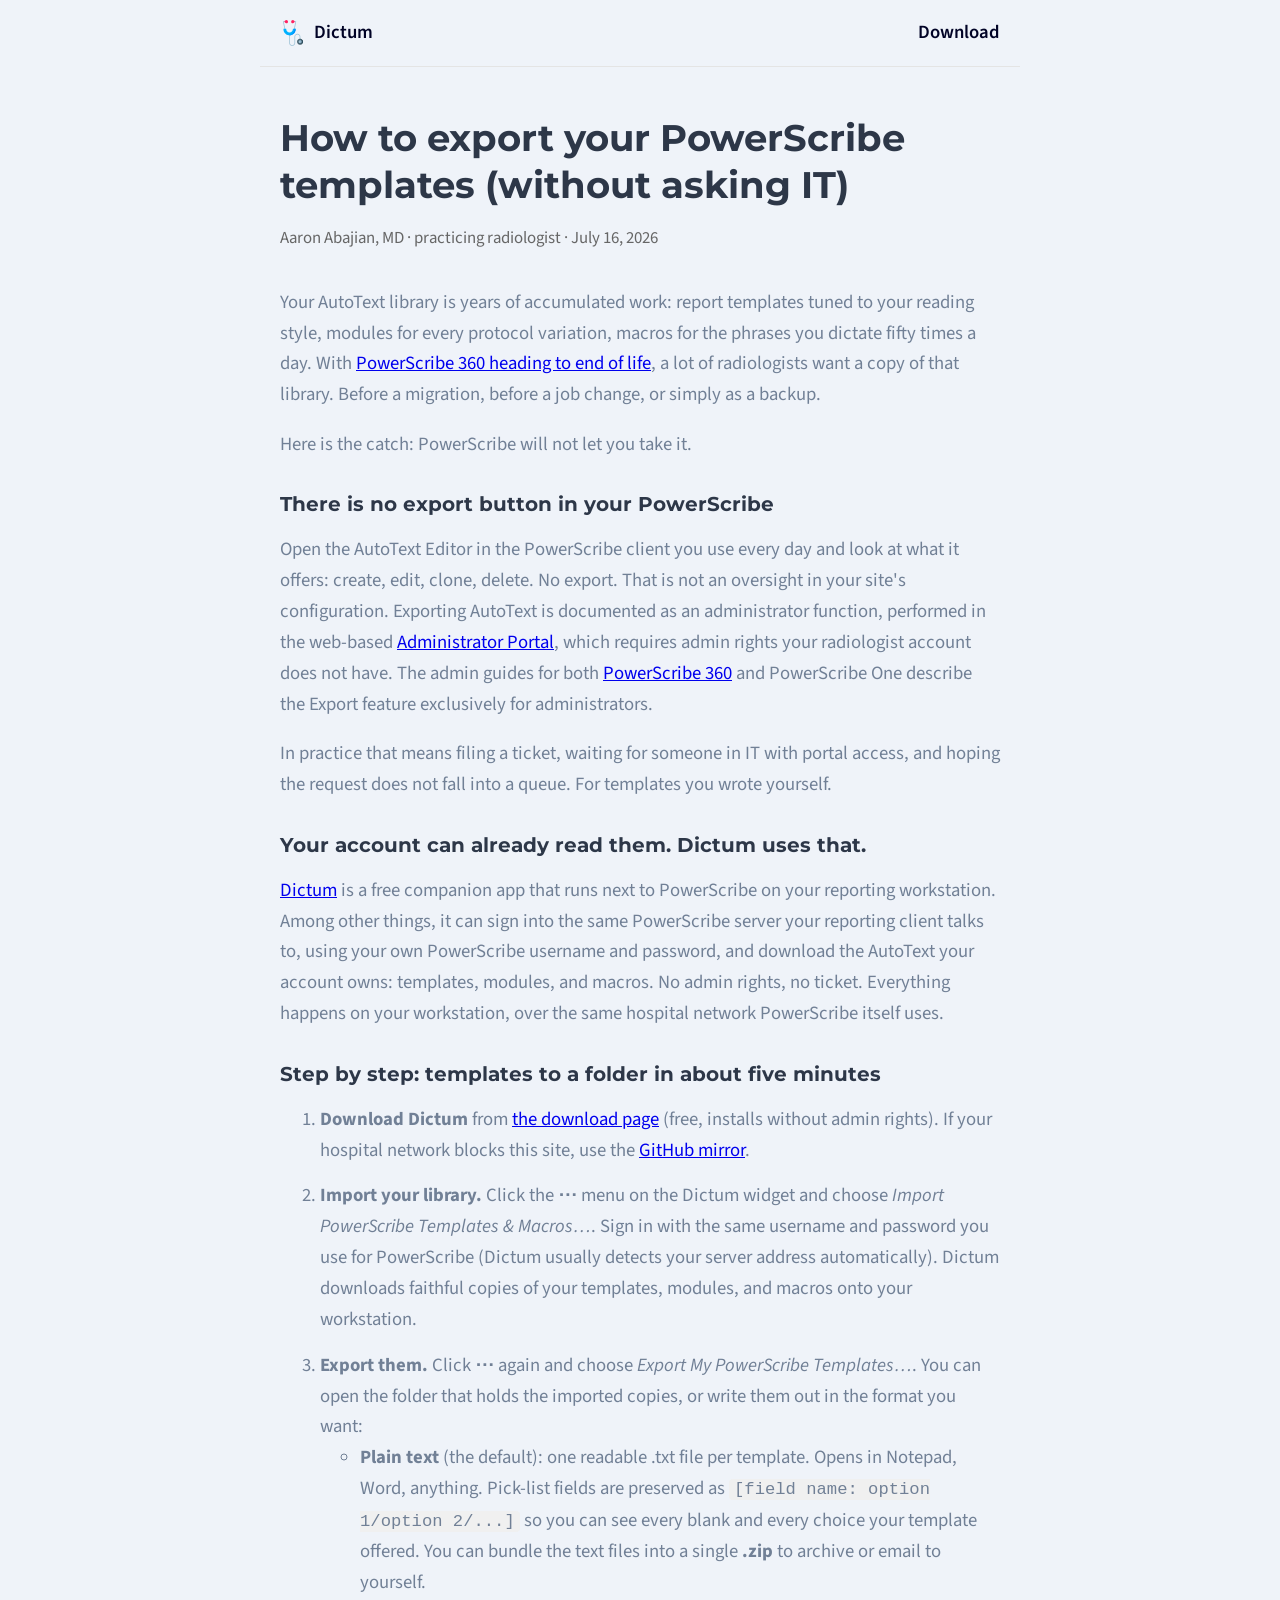
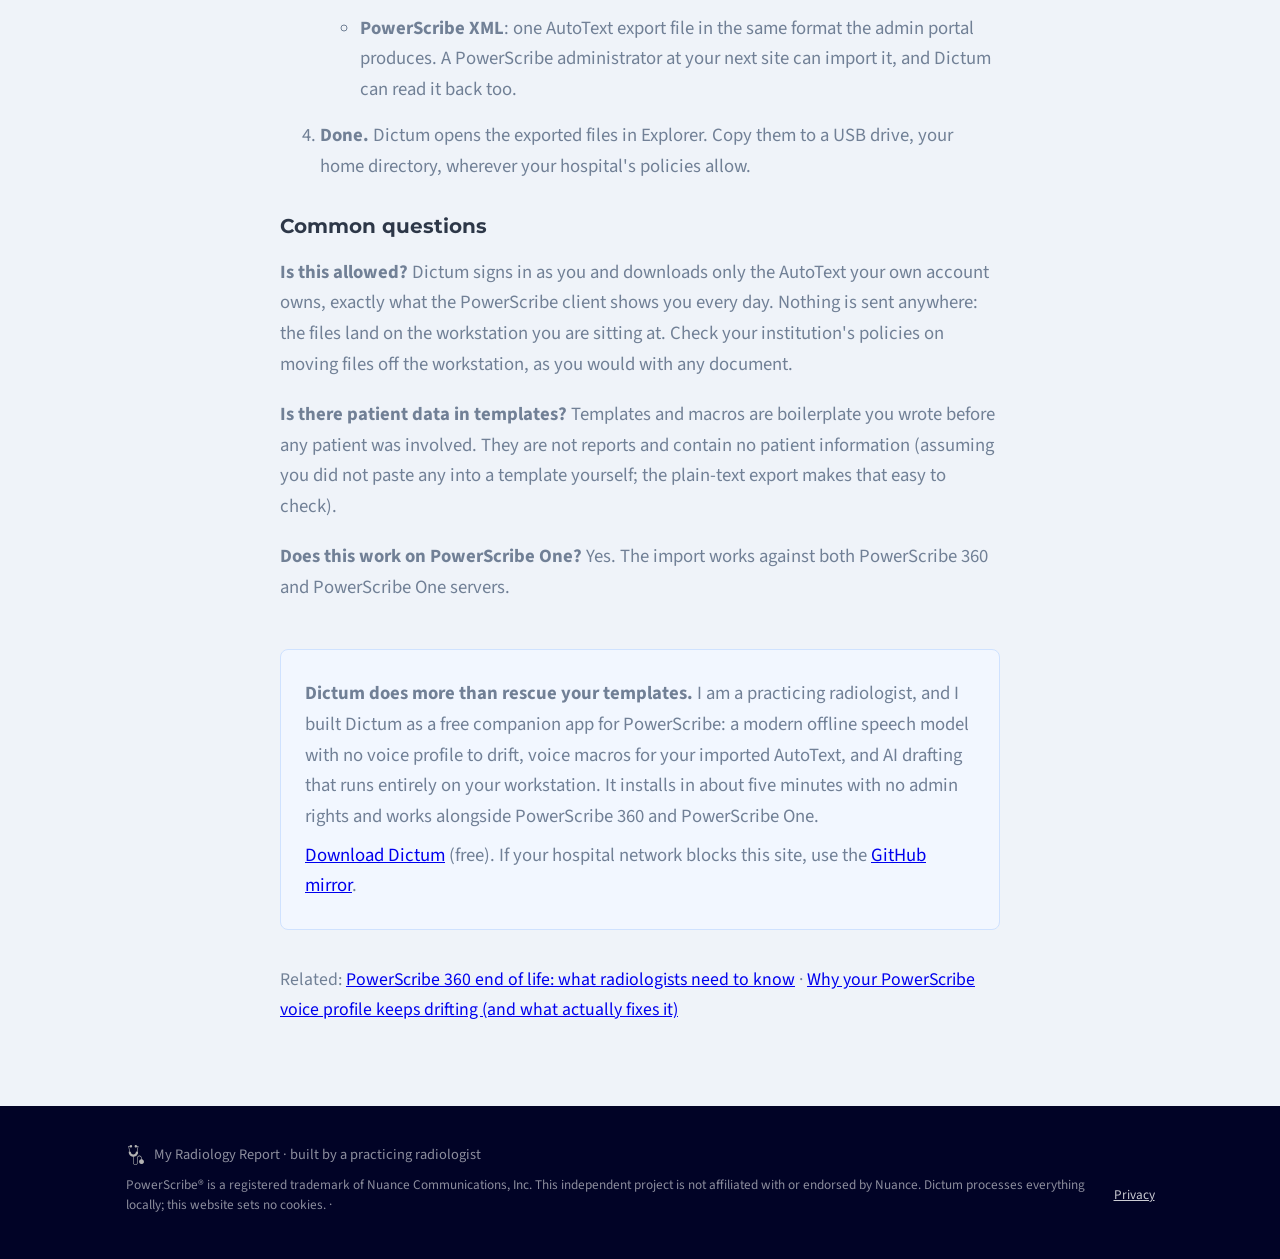
==== export-powerscribe-templates.html @ e43a418b "Deploy site mirror 2026-07-16" ====
<!DOCTYPE html>
<html lang="en">
<head>
    <meta charset="utf-8">
    <meta name="viewport" content="width=device-width, initial-scale=1">
    <title>How to Export Your PowerScribe Templates (Without Asking IT) | Dictum</title>
    <meta name="description" content="PowerScribe has no export button for radiologists: AutoText export lives in the admin portal. Here is how to download your own templates and macros to a folder in about five minutes, using Dictum.">
    <link rel="canonical" href="https://dictum.report/export-powerscribe-templates.html">
    <link rel="icon" href="media/favicon.ico">
    <link rel="stylesheet" href="styles.css">
    <style>
        .article { max-width: 760px; margin: 0 auto; padding: 48px 20px 64px; }
        .article h1 { margin-bottom: .25em; line-height: 1.25; }
        .article h2 { margin-top: 1.6em; font-size: 1.2rem; }
        .article p, .article li { line-height: 1.65; }
        .article .byline { color: #666; font-size: .9em; margin-bottom: 2em; }
        .article .cta { margin-top: 2.5em; padding: 20px 24px; background: #f2f7ff;
                        border: 1px solid #cfe2ff; border-radius: 8px; }
        .article .cta p { margin: .4em 0; }
        .article ol.steps li { margin-bottom: .8em; }
        .article code { background: #f0f0f0; padding: 1px 5px; border-radius: 4px;
                        font-size: .92em; }
        .article-nav { display: flex; align-items: center; justify-content: space-between;
                       max-width: 760px; margin: 0 auto; padding: 18px 20px;
                       border-bottom: 1px solid #e4e4e4; }
        .article-nav a { display: flex; align-items: center; gap: 8px; font-weight: 600;
                         color: #010326; text-decoration: none; }
    </style>
</head>
<body>
    <nav class="article-nav">
        <a href="index.html">
            <img src="media/logo.svg" alt="" width="26" height="26"> Dictum
        </a>
        <a href="index.html#download">Download</a>
    </nav>

    <main class="article">
        <h1>How to export your PowerScribe templates (without asking IT)</h1>
        <p class="byline">Aaron Abajian, MD · practicing radiologist · July 16, 2026</p>

        <p>Your AutoText library is years of accumulated work: report templates tuned to
        your reading style, modules for every protocol variation, macros for the phrases
        you dictate fifty times a day. With
        <a href="powerscribe-360-end-of-life.html">PowerScribe 360 heading to end of
        life</a>, a lot of radiologists want a copy of that library. Before a migration,
        before a job change, or simply as a backup.</p>

        <p>Here is the catch: PowerScribe will not let you take it.</p>

        <h2>There is no export button in your PowerScribe</h2>
        <p>Open the AutoText Editor in the PowerScribe client you use every day and look
        at what it offers: create, edit, clone, delete. No export. That is not an
        oversight in your site's configuration. Exporting AutoText is documented as an
        administrator function, performed in the web-based
        <a href="https://isupportcontent.nuance.com/healthcare/Admin_Portal_Help/Introduction_to_AutoText.htm">Administrator
        Portal</a>, which requires admin rights your radiologist account does not have.
        The admin guides for both
        <a href="https://isupportcontent.nuance.com/healthcare/documents/sales/opmanual/3900/L-3906/chapt12.pdf">PowerScribe
        360</a> and PowerScribe One describe the Export feature exclusively for
        administrators.</p>

        <p>In practice that means filing a ticket, waiting for someone in IT with portal
        access, and hoping the request does not fall into a queue. For templates you
        wrote yourself.</p>

        <h2>Your account can already read them. Dictum uses that.</h2>
        <p><a href="index.html">Dictum</a> is a free companion app that runs next to
        PowerScribe on your reporting workstation. Among other things, it can sign into
        the same PowerScribe server your reporting client talks to, using your own
        PowerScribe username and password, and download the AutoText your account owns:
        templates, modules, and macros. No admin rights, no ticket. Everything happens on
        your workstation, over the same hospital network PowerScribe itself uses.</p>

        <h2>Step by step: templates to a folder in about five minutes</h2>
        <ol class="steps">
            <li><strong>Download Dictum</strong> from <a href="index.html#download">the
                download page</a> (free, installs without admin rights). If your hospital
                network blocks this site, use the
                <a href="https://dictum-report.github.io">GitHub mirror</a>.</li>
            <li><strong>Import your library.</strong> Click the <strong>⋯</strong> menu
                on the Dictum widget and choose <em>Import PowerScribe Templates &amp;
                Macros…</em>. Sign in with the same username and password you use for
                PowerScribe (Dictum usually detects your server address automatically).
                Dictum downloads faithful copies of your templates, modules, and macros
                onto your workstation.</li>
            <li><strong>Export them.</strong> Click <strong>⋯</strong> again and choose
                <em>Export My PowerScribe Templates…</em>. You can open the folder that
                holds the imported copies, or write them out in the format you want:
                <ul>
                    <li><strong>Plain text</strong> (the default): one readable .txt file
                        per template. Opens in Notepad, Word, anything. Pick-list fields
                        are preserved as
                        <code>[field name: option 1/option 2/...]</code> so you can see
                        every blank and every choice your template offered. You can
                        bundle the text files into a single <strong>.zip</strong> to
                        archive or email to yourself.</li>
                    <li><strong>PowerScribe XML</strong>: one AutoText export file in the
                        same format the admin portal produces. A PowerScribe
                        administrator at your next site can import it, and Dictum can
                        read it back too.</li>
                </ul>
            </li>
            <li><strong>Done.</strong> Dictum opens the exported files in Explorer.
                Copy them to a USB drive, your home directory, wherever your hospital's
                policies allow.</li>
        </ol>

        <h2>Common questions</h2>
        <p><strong>Is this allowed?</strong> Dictum signs in as you and downloads only
        the AutoText your own account owns, exactly what the PowerScribe client shows
        you every day. Nothing is sent anywhere: the files land on the workstation you
        are sitting at. Check your institution's policies on moving files off the
        workstation, as you would with any document.</p>
        <p><strong>Is there patient data in templates?</strong> Templates and macros are
        boilerplate you wrote before any patient was involved. They are not reports and
        contain no patient information (assuming you did not paste any into a template
        yourself; the plain-text export makes that easy to check).</p>
        <p><strong>Does this work on PowerScribe One?</strong> Yes. The import works
        against both PowerScribe 360 and PowerScribe One servers.</p>

        <div class="cta">
            <p><strong>Dictum does more than rescue your templates.</strong> I am a
            practicing radiologist, and I built Dictum as a free companion app for
            PowerScribe: a modern offline speech model with no voice profile to drift,
            voice macros for your imported AutoText, and AI drafting that runs entirely
            on your workstation. It installs in about five minutes with no admin rights
            and works alongside PowerScribe 360 and PowerScribe One.</p>
            <p><a href="index.html#download">Download Dictum</a> (free). If your hospital
            network blocks this site, use the
            <a href="https://dictum-report.github.io">GitHub mirror</a>.</p>
        </div>

        <p style="margin-top:2em; font-size:.95em;">Related:
        <a href="powerscribe-360-end-of-life.html">PowerScribe 360 end of life: what
        radiologists need to know</a> ·
        <a href="powerscribe-voice-profile-drift.html">Why your PowerScribe voice
        profile keeps drifting (and what actually fixes it)</a></p>
    </main>

    <footer>
        <div class="container footer-inner">
            <p>
                <img src="media/logo.svg" alt="" width="20" height="20">
                My Radiology Report &middot; built by a practicing radiologist
            </p>
            <p class="footer-small">
                PowerScribe&reg; is a registered trademark of Nuance Communications, Inc.
                This independent project is not affiliated with or endorsed by Nuance.
                Dictum processes everything locally; this website sets no cookies.
                &middot; <a href="privacy.html">Privacy</a>
            </p>
        </div>
    </footer>
</body>
</html>
---- styles.css ----
/* Dictum site — theme family descends from the original My Radiology Report site
   (Source Sans Pro body + Montserrat display, 1rem-radius cards) with a 2026 trust
   pass: clinical blue #0a5ac2 primary, navy hero, dark navy #010326 secondary. */

@import url("https://fonts.googleapis.com/css?family=Source+Sans+Pro:300,400,600,700&display=swap");
@import url("https://fonts.googleapis.com/css?family=Montserrat:400,600,700,800&display=swap");

:root {
    /* clinical blue family: deeper and less saturated than the old Bootstrap
       default (#007bff), which read as template rather than product */
    --primary: #0a5ac2;
    --primary-hi: #1e6fd9;
    --primary-lo: #08489c;
    --secondary: #010326;
    --secondary-hi: #252746;
    --body-bg: #eff3f9;
    --card-bg: #ffffff;
    --well-bg: #edf2f7;
    --text: #718096;
    --heading: #2d3748;
    --light: #e2e8f0;
    --field-red: #b22222;
    /* firebrick — the app's actual field color */
    --radius: 1rem;
    --font-body: "Source Sans Pro", -apple-system, "Segoe UI", sans-serif;
    --font-display: "Montserrat", var(--font-body);
    --font-mono: Consolas, "SFMono-Regular", Menlo, monospace;
}

* { box-sizing: border-box; }

/* 17px root: every rem-based size on the page (copy, cards, demos) scales up ~6% */
html { scroll-behavior: smooth; font-size: 106.25%; }

body {
    margin: 0;
    font-family: var(--font-body);
    font-size: 1.1rem;
    line-height: 1.6;
    color: var(--text);
    background-color: var(--body-bg);
    -webkit-font-smoothing: antialiased;
}

h1, h2, h3, h4 {
    font-family: var(--font-display);
    color: var(--heading);
    line-height: 1.15;
    margin: 0 0 .75rem;
}

.container {
    max-width: 1080px;
    margin: 0 auto;
    padding: 0 1.5rem;
}

section { padding: 4.5rem 0; }

/* ------------------------------ Buttons ------------------------------ */
.btn {
    display: inline-block;
    font-family: var(--font-display);
    font-weight: 700;
    text-decoration: none;
    border-radius: .5rem;
    padding: .8rem 1.6rem;
    transition: transform .12s ease, box-shadow .12s ease, background-color .12s ease;
}

.btn:hover { transform: translateY(-2px); }

.btn-primary {
    color: #fff;
    background: linear-gradient(180deg, var(--primary-hi), var(--primary));
    box-shadow: 0 6px 18px rgba(10, 90, 194, .35);
}

.btn-primary:hover { background: linear-gradient(180deg, var(--primary-hi), var(--primary-lo)); }

.btn-xl { font-size: 1.25rem; padding: 1rem 2.4rem; }

.btn-light-solid {
    color: var(--primary);
    background: #fff;
    box-shadow: 0 6px 18px rgba(1, 3, 38, .25);
}

.btn-ghost {
    color: #fff;
    border: 2px solid rgba(255, 255, 255, .65);
}

.btn-ghost:hover { border-color: #fff; background: rgba(255, 255, 255, .08); }

/* ------------------------------ Hero ------------------------------ */
.bg-gradient-primary {
    /* navy hero: institutional and calm; ties the hero to the site's own
       navy (--secondary) instead of a bright consumer gradient */
    background: linear-gradient(180deg, #1b3a6b, #0e2247) repeat-x;
    color: #fff;
}

#hero { padding-bottom: 4.5rem; }

.hero-nav {
    max-width: 1080px;
    margin: 0 auto;
    padding: 1.25rem 1.5rem;
    display: flex;
    align-items: center;
    justify-content: space-between;
}

.brand {
    display: flex;
    align-items: center;
    gap: .6rem;
    color: #fff;
    text-decoration: none;
    font-family: var(--font-display);
    font-weight: 700;
    font-size: 1.05rem;
}

.brand img { filter: brightness(0) invert(1); }

.nav-download {
    color: #fff;
    text-decoration: none;
    font-weight: 600;
    border-bottom: 2px solid rgba(255, 255, 255, .5);
    padding-bottom: 2px;
}

.nav-download:hover { border-color: #fff; }

.hero-nav-right {
    display: flex;
    align-items: center;
    gap: 1.6rem;
}

/* Gold certification stamp, top-right of the hero */
.hipaa-seal {
    width: 112px;
    height: 112px;
    flex: none;
    margin: -6px 0 -40px;   /* hangs below the nav line */
    /* upright and quiet: a straight badge reads as a credential,
       a tilted one reads as a marketing sticker */
    filter: drop-shadow(0 3px 8px rgba(1, 3, 38, .25));
}

.hipaa-seal svg { width: 100%; height: 100%; display: block; }

.hipaa-seal text {
    fill: #5c430c;
    font-family: var(--font-display);
    font-weight: 700;
}

.hipaa-seal .seal-ring { font-size: 7px; letter-spacing: .12em; }

.hipaa-seal .seal-hipaa { font-size: 16px; letter-spacing: .06em; }

.hipaa-seal .seal-sub { font-size: 7.5px; letter-spacing: .22em; }

@media (max-width: 860px) {
    .hero-nav { flex-wrap: wrap; row-gap: .9rem; }

    .hipaa-seal { width: 100px; height: 100px; margin: -4px 0 -30px; }
}

/* Desktop-first hero: copy left, live demo right (windows stacked, sync flows down) */
.hero-inner {
    max-width: 1240px;
    margin: 0 auto;
    padding: 2.5rem 1.5rem 0;
    display: grid;
    grid-template-columns: 5fr 6fr;
    gap: 3.5rem;
    /* top-align: the demo keeps its natural height (stretching it left the report
       body looking empty); the copy column is tightened to land at about the same
       height */
    align-items: start;
}

.hero-demo .voice-bubble { margin-bottom: .8rem; font-size: .88rem; min-height: 2.1rem; }

.hero-demo .voice-bubble kbd { background: #fff; color: var(--secondary); border: none; }

.hero-demo .demo-caption { color: rgba(255, 255, 255, .85); margin-top: .9rem; font-size: .76rem; }

/* --- hero stage: one PowerScribe window + the floating Dictum companion panel --- */
.ps-stage { position: relative; padding: 0 1rem 2.4rem 0; }

.ps-stage .ps1-window { box-shadow: 0 24px 60px rgba(1, 3, 38, .35); }

.ps-stage .ps1-report-body { min-height: 17.5rem; font-size: .8rem; line-height: 1.55; }

.ps-stage .ps1-report-body p { margin: 0 0 .5rem; }

.dictum-panel {
    position: absolute;
    right: -6px;
    bottom: 0;
    width: 236px;
    background: #f3edde;
    /* the app's actual warm theme */
    border-radius: .6rem;
    overflow: hidden;
    box-shadow: 0 18px 44px rgba(1, 3, 38, .45);
    font-size: .72rem;
    color: #5a4a3a;
}

.dp-titlebar {
    display: flex;
    align-items: center;
    gap: .4rem;
    padding: .4rem .6rem;
    background: #e8e1d1;
    font-family: var(--font-body);
    font-weight: 700;
    font-size: .74rem;
}

.dp-chip {
    margin-left: auto;
    background: #d3c8b0;
    color: #5a4a3a;
    border-radius: 999px;
    padding: .08rem .5rem;
    font-weight: 600;
    font-size: .62rem;
    white-space: nowrap;
}

.dp-chip.rec {
    background: #c0392b;
    color: #fff;
    animation: mic-pulse 1.6s ease-in-out infinite;
}

.dp-chip.ai { background: #8a6d1a; color: #fff; }

.dp-body { padding: .55rem .65rem .6rem; }

.dp-btnrow { display: flex; align-items: center; gap: .45rem; margin-bottom: .5rem; }

.dp-btn {
    width: 32px;
    height: 27px;
    display: inline-flex;
    align-items: center;
    justify-content: center;
    background: #fff;
    border: 1px solid #d3c8b0;
    border-radius: .35rem;
    font-size: .85rem;
}

.dp-btn.rec { background: #c0392b; border-color: #c0392b; }

.dp-keys { margin-left: auto; color: #8a7a64; }

.dp-keys kbd { font-size: .62rem; padding: 0 .3rem; background: #fff; border-color: #d3c8b0; }

.dp-check { line-height: 1.7; white-space: nowrap; }

.dp-status {
    margin-top: .45rem;
    padding-top: .4rem;
    border-top: 1px dashed #d3c8b0;
    color: #2e7d32;
    font-weight: 600;
    font-size: .66rem;
}

/* --- autocomplete popup at the caret, inside the PowerScribe mock --- */
.ac-anchor { position: relative; display: inline-block; width: 0; height: 0; }

.ac-pop {
    position: absolute;
    left: -2px;
    top: .45rem;
    z-index: 5;
    display: block;
    width: max-content;
    background: #fff;
    border: 1px solid #b9bfc9;
    border-radius: .35rem;
    box-shadow: 0 10px 26px rgba(1, 3, 38, .28);
    padding: .15rem 0;
    font-family: var(--font-body);
    font-size: .72rem;
    line-height: 1.55;
}

.ac-item { display: block; padding: .05rem .6rem; color: #333; }

.ac-item b { font-weight: 700; color: var(--heading); }

.ac-item.ac-sel { background: var(--primary); color: #fff; }

.ac-item.ac-sel b { color: #fff; }

.ac-hint {
    display: block;
    margin-top: .15rem;
    padding: .15rem .6rem 0;
    border-top: 1px solid #eee;
    color: #999;
    font-size: .6rem;
}

@media (max-width: 1000px) {
    .hero-inner { grid-template-columns: 1fr; gap: 2rem; }

    .ps-stage { max-width: 34rem; margin: 0 auto; }
}

@media (max-width: 560px) {
    .ps-stage { padding: 0 0 .5rem; }

    .dictum-panel { position: static; margin: .7rem auto 0; }
}

.kicker {
    text-transform: uppercase;
    letter-spacing: .14em;
    font-size: .8rem;
    font-weight: 700;
    color: rgba(255, 255, 255, .85);
    margin: 0 0 1rem;
}

.hero-copy h1 {
    color: #fff;
    font-size: clamp(2.2rem, 4.2vw, 3.1rem);
    font-weight: 800;
    letter-spacing: -.01em;
}

.hero-copy h1 em {
    font-style: normal;
    background: linear-gradient(180deg, #fff, #cfe7ff);
    -webkit-background-clip: text;
    background-clip: text;
    color: transparent;
}

.lede {
    font-size: 1.15rem;
    color: rgba(255, 255, 255, .92);
    max-width: 34rem;
}

/* The three hero selling points: icon + text on one line per bullet */
.hero-points {
    list-style: none;
    margin: 1.1rem 0 0;
    padding: 0;
    max-width: 34rem;
    display: flex;
    flex-direction: column;
    gap: .55rem;
}

.hero-points li {
    display: flex;
    gap: .8rem;
    align-items: flex-start;
    background: rgba(255, 255, 255, .13);
    border: 1px solid rgba(255, 255, 255, .3);
    border-radius: .8rem;
    padding: .65rem 1rem;
    font-size: .92rem;
    color: rgba(255, 255, 255, .92);
}

.hero-points p { margin: 0; }

.hero-points .hp-icon { flex: none; color: #fff; margin-top: .1rem; }
.hero-points .hp-icon svg { width: 20px; height: 20px; display: block; }

.hero-points strong { color: #fff; font-family: var(--font-display); }

.hero-points kbd {
    background: #fff;
    color: var(--primary-lo);
    border: none;
    font-weight: 700;
}

.hero-actions {
    display: flex;
    gap: 1rem;
    margin: 1.4rem 0 .6rem;
    flex-wrap: wrap;
}

.hero-fineprint { font-size: .85rem; color: rgba(255, 255, 255, .75); }

/* --- editor mock: the app's bracketed-field report, in CSS --- */
.editor-mock {
    background: #f3edde;
    /* the app's actual warm editor color */
    border-radius: var(--radius);
    box-shadow: 0 24px 60px rgba(1, 3, 38, .35);
    overflow: hidden;
    transform: rotate(1.2deg);
}

.editor-titlebar {
    display: flex;
    align-items: center;
    gap: .45rem;
    background: #e8e1d1;
    padding: .6rem .9rem;
    font-family: var(--font-body);
    font-size: .78rem;
    color: #5a4a3a;
}

.editor-titlebar .dot {
    width: 11px;
    height: 11px;
    border-radius: 50%;
    background: #d3c8b0;
}

.editor-title { margin-left: .35rem; font-weight: 600; }

.mic-chip {
    margin-left: auto;
    background: #c0392b;
    color: #fff;
    border-radius: 999px;
    padding: .15rem .6rem;
    font-weight: 700;
    font-size: .72rem;
    animation: mic-pulse 1.6s ease-in-out infinite;
}

@keyframes mic-pulse {
    50% { opacity: .55; }
}

.editor-body {
    padding: 1.1rem 1.3rem 1.3rem;
    font-family: var(--font-mono);
    font-size: .88rem;
    line-height: 1.75;
    color: #2b2b2b;
}

.editor-body p { margin: 0 0 .3rem; }

.field { color: var(--field-red); font-weight: 600; }

.field.filled { color: #1a1a1a; }

.field.filled::before,
.field.filled::after { color: var(--field-red); }

.field.filled::before { content: "["; }

.field.filled::after { content: "]"; }

.editor-cue {
    margin-top: .9rem;
    padding-top: .7rem;
    border-top: 1px dashed #d3c8b0;
    font-family: var(--font-body);
    font-size: .82rem;
    color: #8a7a64;
}

.editor-cue .say { font-weight: 700; color: #5a4a3a; }

/* ------------------------------ Sections ------------------------------ */
.section-kicker {
    text-transform: uppercase;
    letter-spacing: .14em;
    font-size: .8rem;
    font-weight: 700;
    color: var(--primary);
    text-align: center;
    margin: 0 0 .5rem;
}

.section-title {
    text-align: center;
    font-size: clamp(1.7rem, 3.5vw, 2.3rem);
    font-weight: 800;
    margin-bottom: 3rem;
}

.card-row {
    display: grid;
    grid-template-columns: repeat(3, 1fr);
    gap: 1.5rem;
}

.pain-card {
    background: var(--card-bg);
    border-radius: var(--radius);
    padding: 1.8rem 1.6rem;
    box-shadow: 0 10px 30px rgba(45, 55, 72, .08);
    border-top: 4px solid var(--primary);
}

.pain-quote {
    font-style: italic;
    color: var(--heading);
    font-size: 1.02rem;
    margin: 0 0 1rem;
    min-height: 3.2em;
}

.pain-card h3 { font-size: 1.15rem; font-weight: 700; }

.pain-card p:last-child { margin-bottom: 0; font-size: .97rem; }

.secondary-row { margin-top: 1.5rem; }

.mini-card {
    background: var(--well-bg);
    border-radius: var(--radius);
    padding: 1.3rem 1.4rem;
}

.mini-card h4 { font-size: 1rem; font-weight: 700; margin-bottom: .4rem; }

.mini-card p { margin: 0; font-size: .92rem; }

/* ------------------------------ Live-sync demo ------------------------------ */
.bg-white-section { background: #fff; }

.demo-lede {
    text-align: center;
    max-width: 44rem;
    margin: -1.5rem auto 2rem;
}

.voice-bubble {
    max-width: 40rem;
    margin: 0 auto 1.4rem;
    background: var(--secondary);
    color: #fff;
    border-radius: 999px;
    padding: .5rem 1.2rem;
    font-size: .95rem;
    text-align: center;
    min-height: 2.4rem;
}

.voice-mic { margin-right: .4rem; }

.demo-grid {
    display: grid;
    grid-template-columns: 1fr auto 1fr;
    gap: 1.2rem;
    align-items: stretch;
}

.demo-pane {
    border-radius: var(--radius);
    overflow: hidden;
    box-shadow: 0 14px 36px rgba(45, 55, 72, .14);
    display: flex;
    flex-direction: column;
}

/* --- miniature PowerScribe One window --- */
.ps1-window {
    background: #fff;
    border: 1px solid #b9bfc9;
    font-family: "Segoe UI", -apple-system, Arial, sans-serif;
}

.ps1-titlebar {
    display: flex;
    align-items: center;
    gap: .45rem;
    padding: .4rem .7rem;
    font-size: .78rem;
    color: #1a1a1a;
    background: #fff;
    border-bottom: 1px solid #e3e6eb;
}

.ps1-logo {
    width: 12px;
    height: 12px;
    border-radius: 50%;
    background: radial-gradient(circle at 35% 35%, #2fa3e0, #0f5f96);
}

.ps1-winbtns { margin-left: auto; display: flex; gap: .85rem; color: #555; font-size: .7rem; }

.ps1-menubar {
    padding: .28rem .7rem;
    font-size: .72rem;
    color: #333;
    border-bottom: 1px solid #e3e6eb;
}

.ps1-toolbar {
    display: flex;
    align-items: center;
    gap: .55rem;
    padding: .3rem .7rem;
    font-size: .7rem;
    color: #444;
    background: #f8f9fb;
    border-bottom: 1px solid #e3e6eb;
    white-space: nowrap;
    overflow: hidden;
}

.ps1-sep { width: 1px; height: 14px; background: #d5d9e0; }

.ps1-clock { margin-left: auto; color: #888; }

.ps1-main { display: flex; flex: 1; min-height: 0; }

.ps1-sidebar {
    width: 118px;
    flex: none;
    border-right: 1px solid #e3e6eb;
    background: #fafbfc;
    overflow: hidden;
}

.ps1-sidebar-head {
    font-size: .74rem;
    font-weight: 700;
    color: #1a1a1a;
    padding: .35rem .55rem;
    background: #eef1f5;
    border-bottom: 1px solid #e3e6eb;
}

.ps1-fieldlist {
    font-size: .62rem;
    line-height: 1.75;
    color: #555;
    padding: .35rem .55rem;
    white-space: nowrap;
}

.ps1-report { flex: 1; display: flex; flex-direction: column; min-width: 0; }

.ps1-report-head {
    background: #5a5a5a;
    color: #fff;
    font-size: .74rem;
    font-weight: 700;
    padding: .3rem .7rem;
}

.ps1-report-body {
    padding: .8rem .9rem;
    font-size: .84rem;
    line-height: 1.5;
    min-height: 12.5rem;
    flex: 1;
    color: #2b2b2b;
}

.ps1-report-body p { margin: 0 0 .65rem; }

.ps1-statusbar {
    font-size: .66rem;
    color: #666;
    padding: .25rem .7rem;
    background: #f1f3f6;
    border-top: 1px solid #e3e6eb;
}

/* --- shared demo report content: blue labels, firebrick fields --- */
.d-lbl, .d-plbl { color: #2e75b6; }

.d-plbl { color: #1a1a1a; font-weight: 600; }

.d-heading { text-transform: uppercase; }

.d-fld { color: var(--field-red); }

.d-val { color: #1a1a1a; }

.d-br { color: var(--field-red); font-weight: 600; }

.d-sel { background: #bcd6f7; border-radius: 2px; }

.plugin-pane { background: #f3edde; }

.demo-body {
    font-family: var(--font-mono);
    font-size: .9rem;
    line-height: 1.7;
    color: #2b2b2b;
    padding: 1rem 1.2rem;
    min-height: 9.5rem;
    flex: 1;
}

.demo-body.warm { background: #f3edde; }

.demo-body p { margin: 0 0 .65rem; }

.caret {
    display: inline-block;
    width: 2px;
    height: 1.05em;
    background: #2b2b2b;
    vertical-align: text-bottom;
    animation: caret-blink 1.1s steps(1) infinite;
}

@keyframes caret-blink { 50% { opacity: 0; } }

.demo-label {
    font-size: .8rem;
    padding: .6rem 1.2rem .8rem;
    color: var(--text);
    border-top: 1px dashed var(--light);
}

.plugin-pane .demo-label { border-top-color: #d3c8b0; color: #8a7a64; }

.sync-badge {
    align-self: center;
    text-align: center;
    color: var(--primary);
}

.sync-arrows { font-size: 2rem; line-height: 1; display: block; animation: sync-pulse 1.5s ease-in-out infinite; }

@keyframes sync-pulse { 50% { opacity: .45; } }

.sync-text {
    font-size: .7rem;
    font-weight: 700;
    text-transform: uppercase;
    letter-spacing: .08em;
}

.demo-caption {
    text-align: center;
    font-size: .82rem;
    margin-top: 1.6rem;
    color: var(--text);
}

.research-note {
    text-align: center;
    max-width: 44rem;
    margin: 2.4rem auto 0;
    font-size: .92rem;
}

.research-note a { color: var(--primary); font-weight: 600; }

/* ------------------------------ Trust strip ------------------------------ */
.bg-gradient-dark {
    background: linear-gradient(180deg, var(--secondary-hi), var(--secondary)) repeat-x;
    color: rgba(255, 255, 255, .85);
}

.trust-grid {
    display: grid;
    grid-template-columns: repeat(3, 1fr);
    gap: 2.5rem;
}

.trust-item p { margin: 0; font-size: .98rem; }

.trust-item strong { color: #fff; }

.trust-num {
    font-family: var(--font-display);
    font-size: 3.2rem;
    font-weight: 800;
    line-height: 1;
    color: var(--primary-hi);
    margin-bottom: .5rem;
}

/* ------------------------------ Download ------------------------------ */
.download-card {
    background: var(--card-bg);
    border-radius: var(--radius);
    box-shadow: 0 16px 44px rgba(45, 55, 72, .12);
    display: grid;
    grid-template-columns: 1.1fr .9fr;
    gap: 2rem;
    padding: 2.6rem;
    align-items: center;
}

.download-copy h2 { font-size: 1.9rem; font-weight: 800; }

.dl-meta { color: var(--heading); font-weight: 600; margin: 0 0 1.4rem; }

.dl-hash {
    margin: 1rem 0 0;
    font-size: .78rem;
    word-break: break-all;
}

.dl-hash code { font-family: var(--font-mono); color: var(--heading); }

.dl-note {
    font-size: .88rem;
    background: var(--well-bg);
    border-radius: .6rem;
    padding: .8rem 1rem;
    margin-top: 1.2rem;
}

/* security spec (IT-reviewable) */
.spec-grid {
    display: grid;
    grid-template-columns: 1fr 1fr;
    gap: 1.4rem;
    margin-top: 2rem;
}
.spec-item {
    background: var(--card-bg);
    border: 1px solid var(--light);
    border-radius: var(--radius);
    padding: 1.5rem 1.7rem;
}
.spec-item h4 { margin-bottom: .4rem; }
.spec-item p { margin: 0; font-size: .95rem; }
.spec-item code { font-family: var(--font-mono); font-size: .85em; color: var(--heading); }
@media (max-width: 860px) {
    .spec-grid { grid-template-columns: 1fr; }
}

.author-link { color: rgba(255, 255, 255, .95); font-weight: 600; }

/* PS360 end-of-life strip */
.eol-strip {
    background: var(--secondary);
    color: #c9d2e8;
    padding: 1.6rem 0;
}
.eol-inner {
    display: grid;
    grid-template-columns: 1fr 1fr;
    gap: 2rem;
    align-items: center;
}
.eol-strip p { margin: 0; font-size: .98rem; line-height: 1.5; }
.eol-strip strong { color: #fff; }
.eol-strip a { color: #7fb2f5; font-weight: 700; text-decoration: none; white-space: nowrap; }
.eol-strip a:hover { text-decoration: underline; }
@media (max-width: 860px) {
    .eol-inner { grid-template-columns: 1fr; gap: .9rem; }
}

/* pilot-updates email capture */
.subscribe { margin-top: 1.4rem; padding-top: 1.2rem; border-top: 1px solid var(--light); }
.subscribe-label { display: block; font-weight: 700; color: var(--heading); margin-bottom: .5rem; }
.subscribe-row { display: flex; gap: .6rem; flex-wrap: wrap; }
.subscribe-row input[type="email"] {
    flex: 1 1 220px;
    padding: .65rem .9rem;
    border: 1px solid var(--light);
    border-radius: .6rem;
    font: inherit;
    min-width: 0;
}
.subscribe-row input[type="email"]:focus { outline: 2px solid var(--primary); border-color: var(--primary); }
.subscribe-btn { padding: .65rem 1.3rem; white-space: nowrap; }
.subscribe-hp { position: absolute; left: -9999px; width: 1px; height: 1px; opacity: 0; }
.subscribe-note { font-size: .8rem; color: var(--text); margin: .6rem 0 0; }
.subscribe-done { font-weight: 600; color: var(--heading); margin: 0; }

.install-steps {
    margin: 0;
    padding-left: 1.4rem;
    display: grid;
    gap: 1rem;
    font-size: 1rem;
}

.install-steps li::marker {
    font-family: var(--font-display);
    font-weight: 800;
    color: var(--primary);
}

.install-steps strong { color: var(--heading); }

.install-steps code, kbd {
    font-family: var(--font-mono);
    background: var(--well-bg);
    border-radius: .3rem;
    padding: .05rem .35rem;
    font-size: .9em;
    color: var(--heading);
}

kbd { border: 1px solid var(--light); border-bottom-width: 2px; }

/* ------------------------------ Footer ------------------------------ */
footer {
    background: var(--secondary);
    color: rgba(255, 255, 255, .55);
    padding: 2.2rem 0;
    font-size: .85rem;
}

.footer-inner p {
    margin: 0 0 .5rem;
    display: flex;
    align-items: center;
    gap: .5rem;
}

.footer-inner img { filter: brightness(0) invert(.7); }

.footer-small { display: block; font-size: .78rem; line-height: 1.5; }

footer a { color: rgba(255, 255, 255, .8); }
footer a:hover { color: #fff; }

/* ------------------------------ Responsive ------------------------------ */
@media (max-width: 900px) {
    .demo-grid { grid-template-columns: 1fr; }

    .sync-badge { transform: rotate(90deg); padding: .2rem 0; }

    .editor-mock { transform: none; max-width: 34rem; }

    .card-row, .trust-grid { grid-template-columns: 1fr; }

    .download-card { grid-template-columns: 1fr; padding: 1.8rem; }

    .pain-quote { min-height: 0; }
}
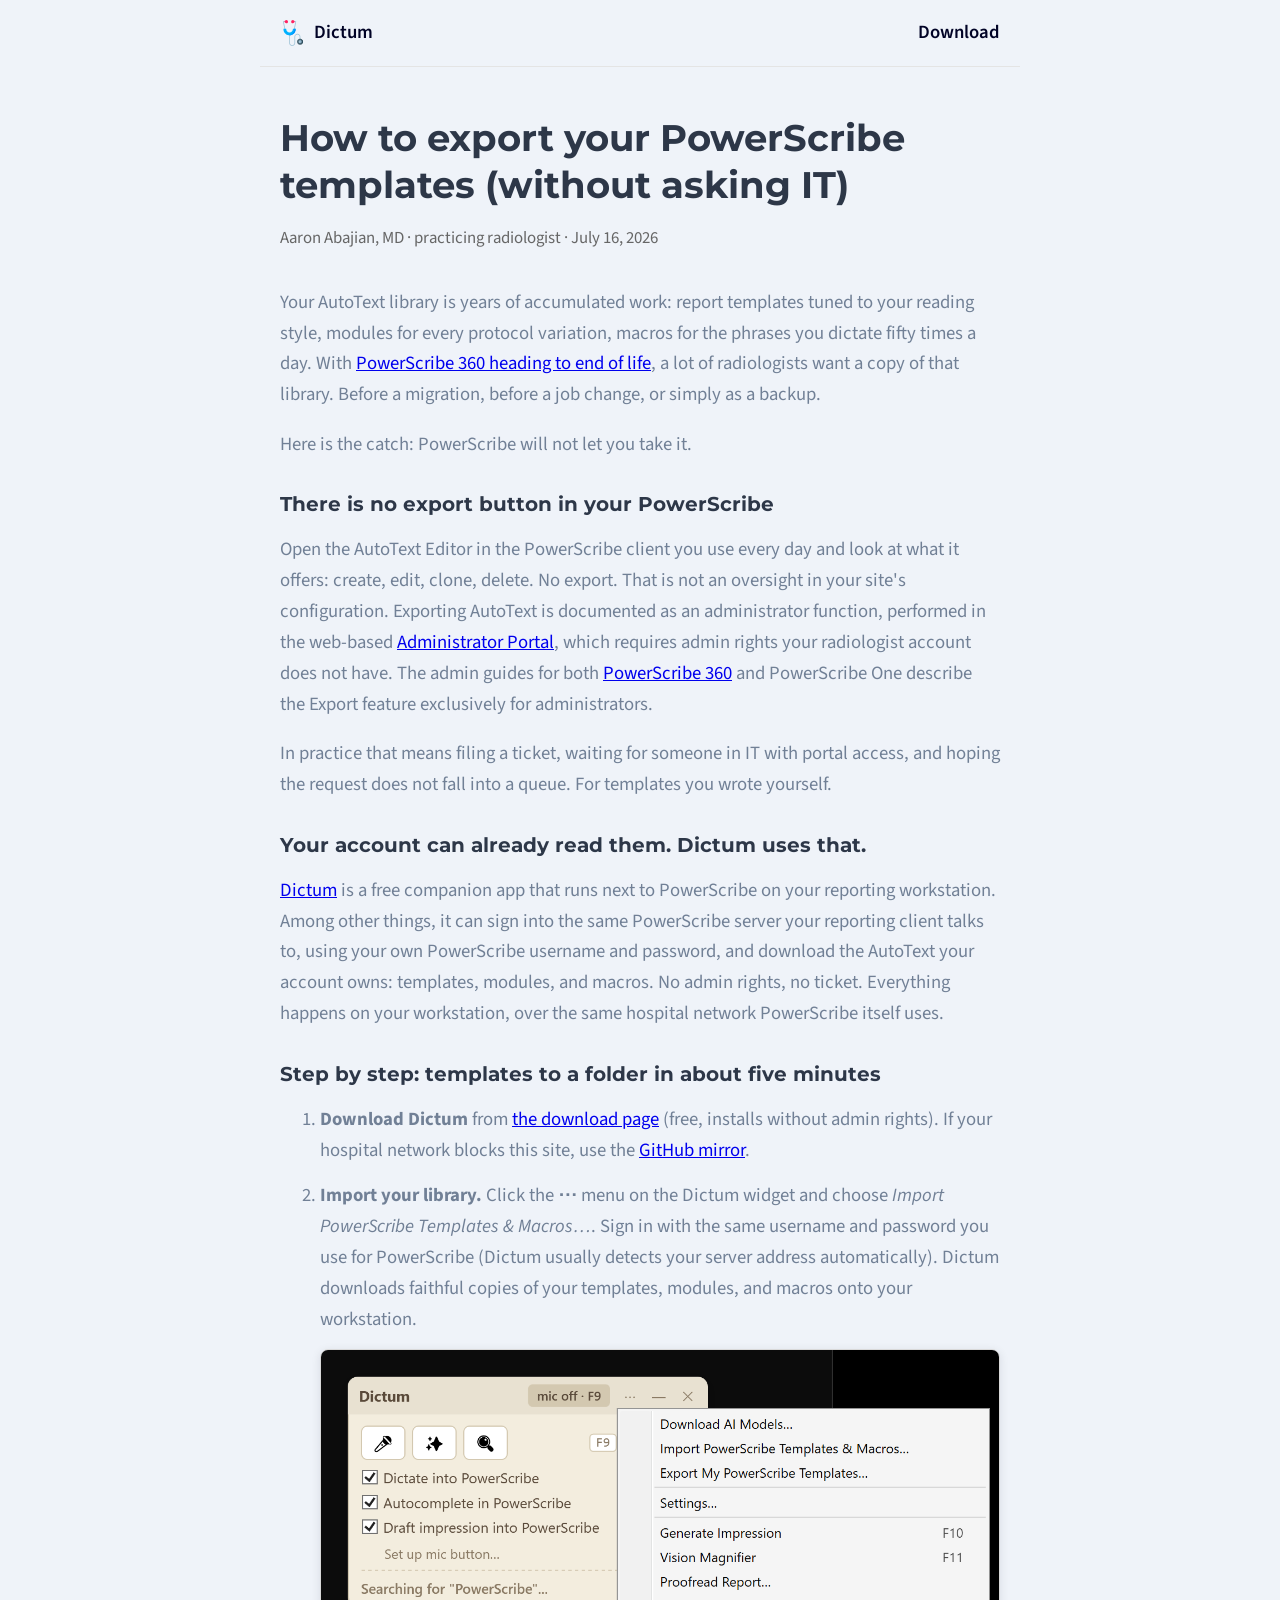
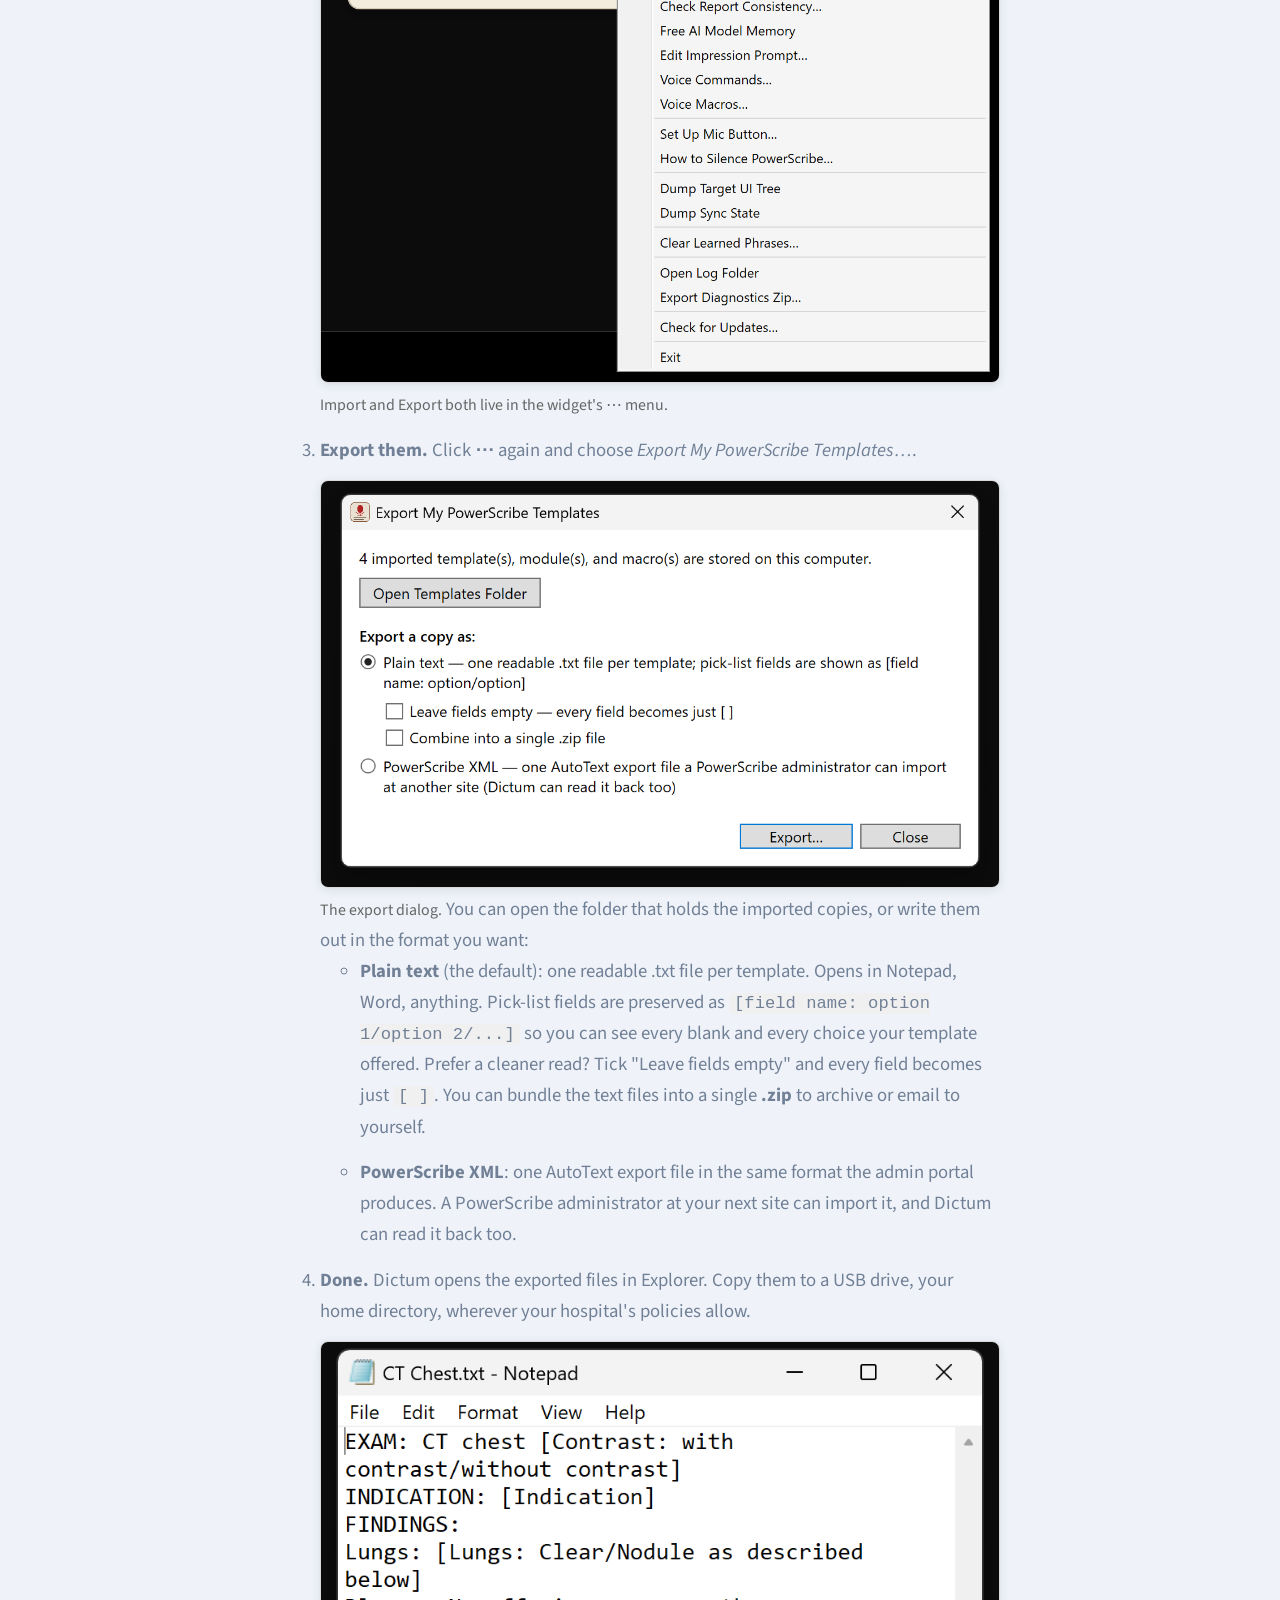
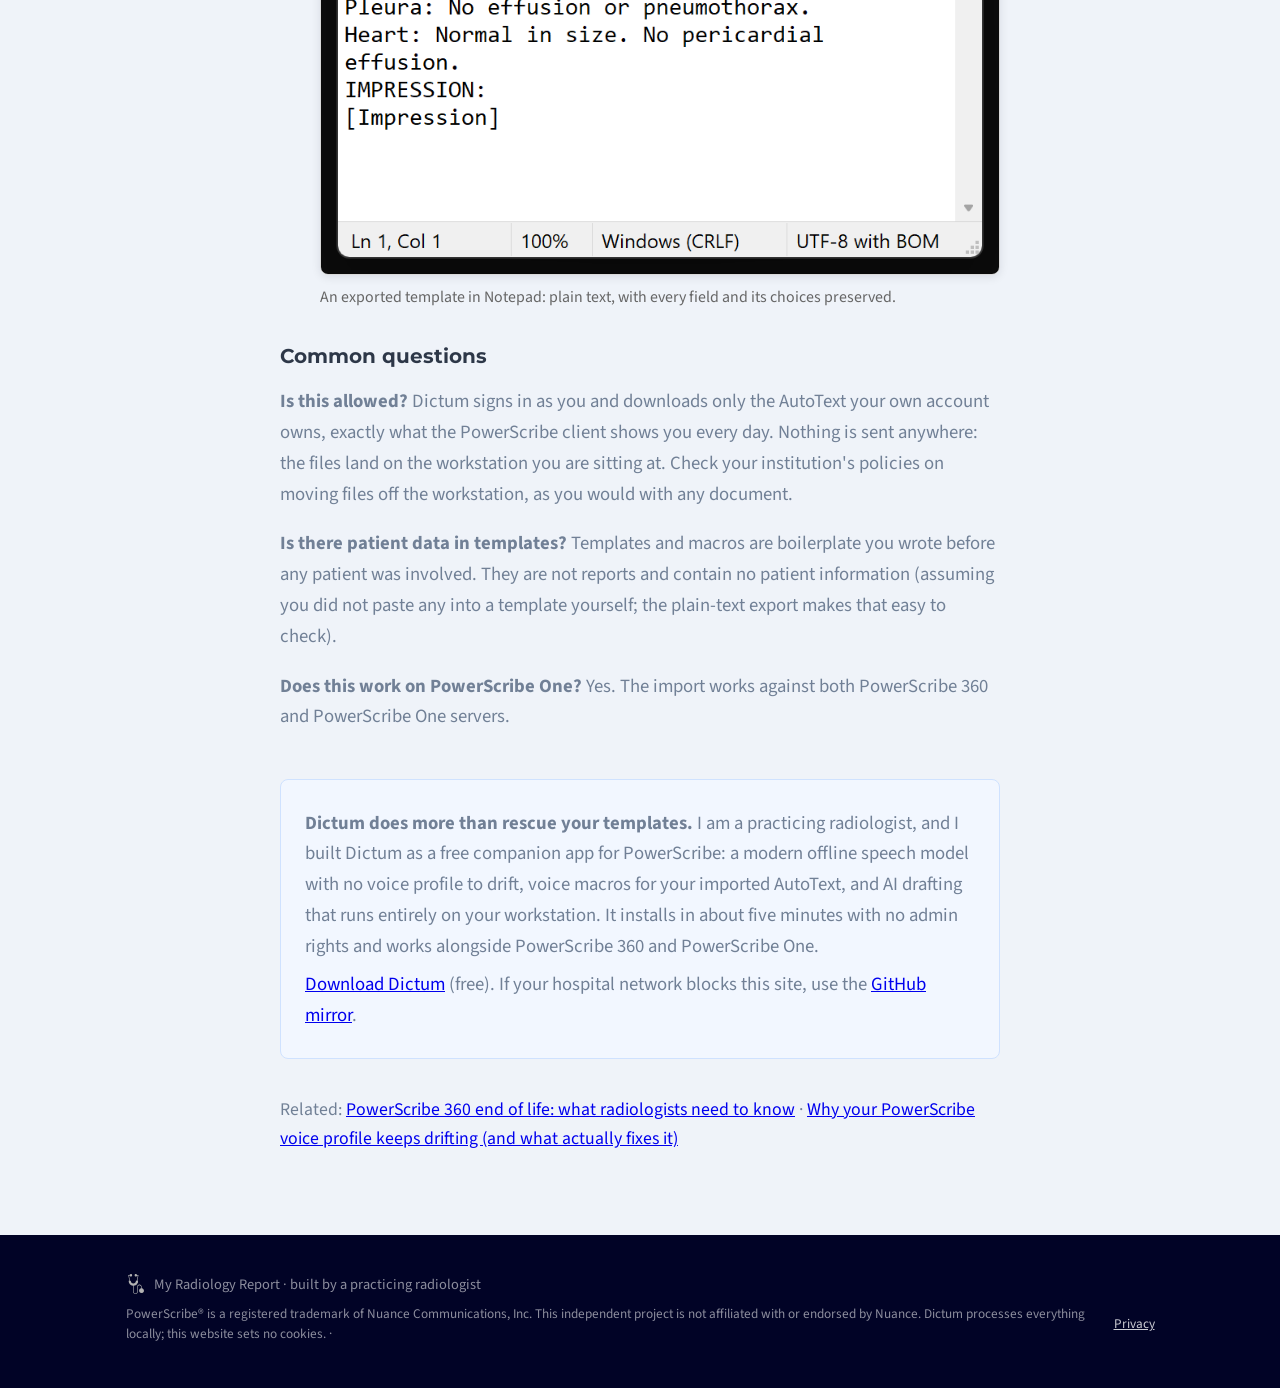
==== commit 2613088f: "Deploy site mirror 2026-07-17" ====
--- a/export-powerscribe-templates.html
+++ b/export-powerscribe-templates.html
@@ -20,6 +20,10 @@
         .article ol.steps li { margin-bottom: .8em; }
         .article code { background: #f0f0f0; padding: 1px 5px; border-radius: 4px;
                         font-size: .92em; }
+        .article .shot { display: block; max-width: 100%; height: auto; margin: 14px 0 6px;
+                         border: 1px solid #d9d9d9; border-radius: 8px;
+                         box-shadow: 0 2px 10px rgba(1,3,38,.10); }
+        .article .shot-caption { color: #666; font-size: .85em; margin: 0 0 10px; }
         .article-nav { display: flex; align-items: center; justify-content: space-between;
                        max-width: 760px; margin: 0 auto; padding: 18px 20px;
                        border-bottom: 1px solid #e4e4e4; }
@@ -83,18 +87,30 @@
                 Macros…</em>. Sign in with the same username and password you use for
                 PowerScribe (Dictum usually detects your server address automatically).
                 Dictum downloads faithful copies of your templates, modules, and macros
-                onto your workstation.</li>
+                onto your workstation.
+                <img class="shot" src="media/export-step1-menu.png" width="1220" height="1138"
+                     loading="lazy"
+                     alt="The Dictum widget with its menu open, showing the Import PowerScribe Templates and Export My PowerScribe Templates menu items">
+                <span class="shot-caption">Import and Export both live in the widget's
+                ⋯ menu.</span></li>
             <li><strong>Export them.</strong> Click <strong>⋯</strong> again and choose
-                <em>Export My PowerScribe Templates…</em>. You can open the folder that
+                <em>Export My PowerScribe Templates…</em>.
+                <img class="shot" src="media/export-step2-dialog.png" width="1080" height="647"
+                     loading="lazy"
+                     alt="Dictum's export dialog: Open Templates Folder button, plain text or PowerScribe XML format choice, leave-fields-empty and zip checkboxes">
+                <span class="shot-caption">The export dialog.</span>
+                You can open the folder that
                 holds the imported copies, or write them out in the format you want:
                 <ul>
                     <li><strong>Plain text</strong> (the default): one readable .txt file
                         per template. Opens in Notepad, Word, anything. Pick-list fields
                         are preserved as
                         <code>[field name: option 1/option 2/...]</code> so you can see
-                        every blank and every choice your template offered. You can
-                        bundle the text files into a single <strong>.zip</strong> to
-                        archive or email to yourself.</li>
+                        every blank and every choice your template offered. Prefer a
+                        cleaner read? Tick "Leave fields empty" and every field becomes
+                        just <code>[ ]</code>. You can bundle the text files into a
+                        single <strong>.zip</strong> to archive or email to
+                        yourself.</li>
                     <li><strong>PowerScribe XML</strong>: one AutoText export file in the
                         same format the admin portal produces. A PowerScribe
                         administrator at your next site can import it, and Dictum can
@@ -103,7 +119,12 @@
             </li>
             <li><strong>Done.</strong> Dictum opens the exported files in Explorer.
                 Copy them to a USB drive, your home directory, wherever your hospital's
-                policies allow.</li>
+                policies allow.
+                <img class="shot" src="media/export-step3-notepad.png" width="836" height="656"
+                     loading="lazy"
+                     alt="An exported template open in Notepad: plain readable report text with fields shown as [field name: option/option]">
+                <span class="shot-caption">An exported template in Notepad: plain
+                text, with every field and its choices preserved.</span></li>
         </ol>
 
         <h2>Common questions</h2>
